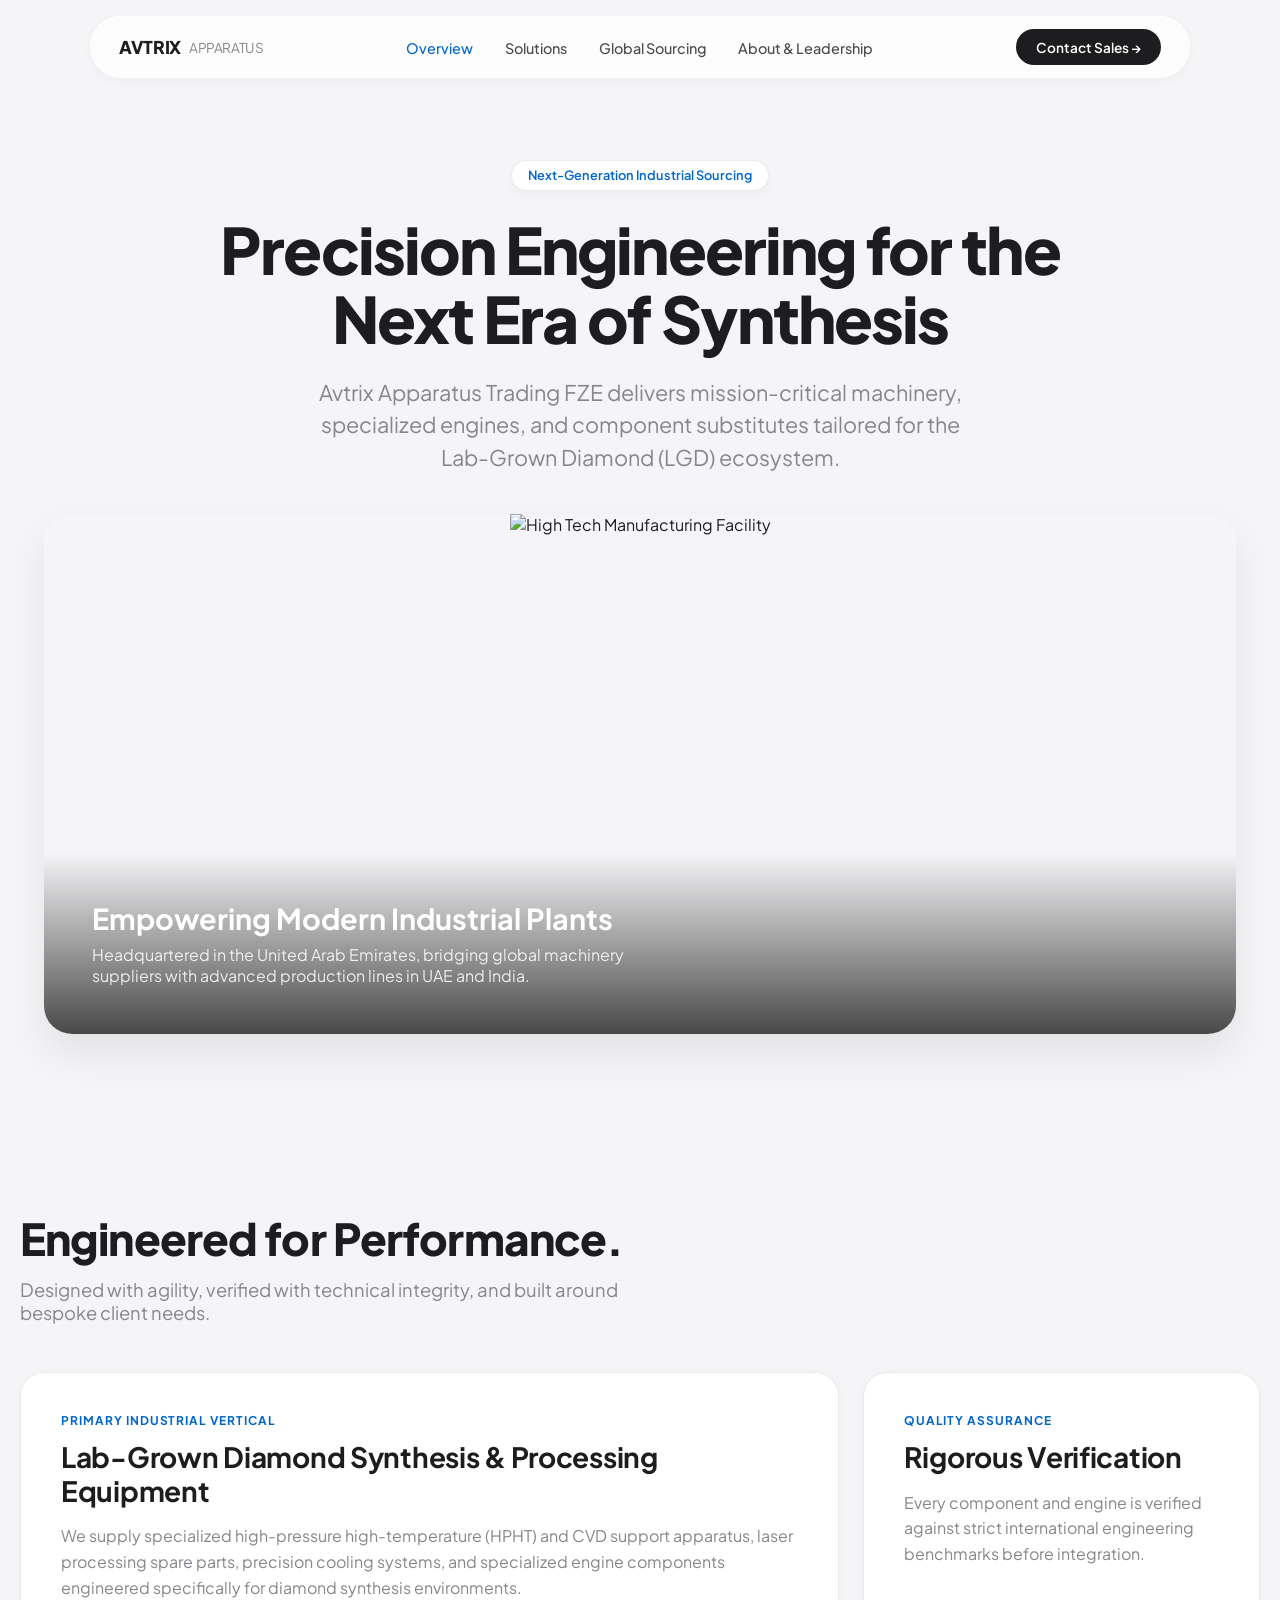
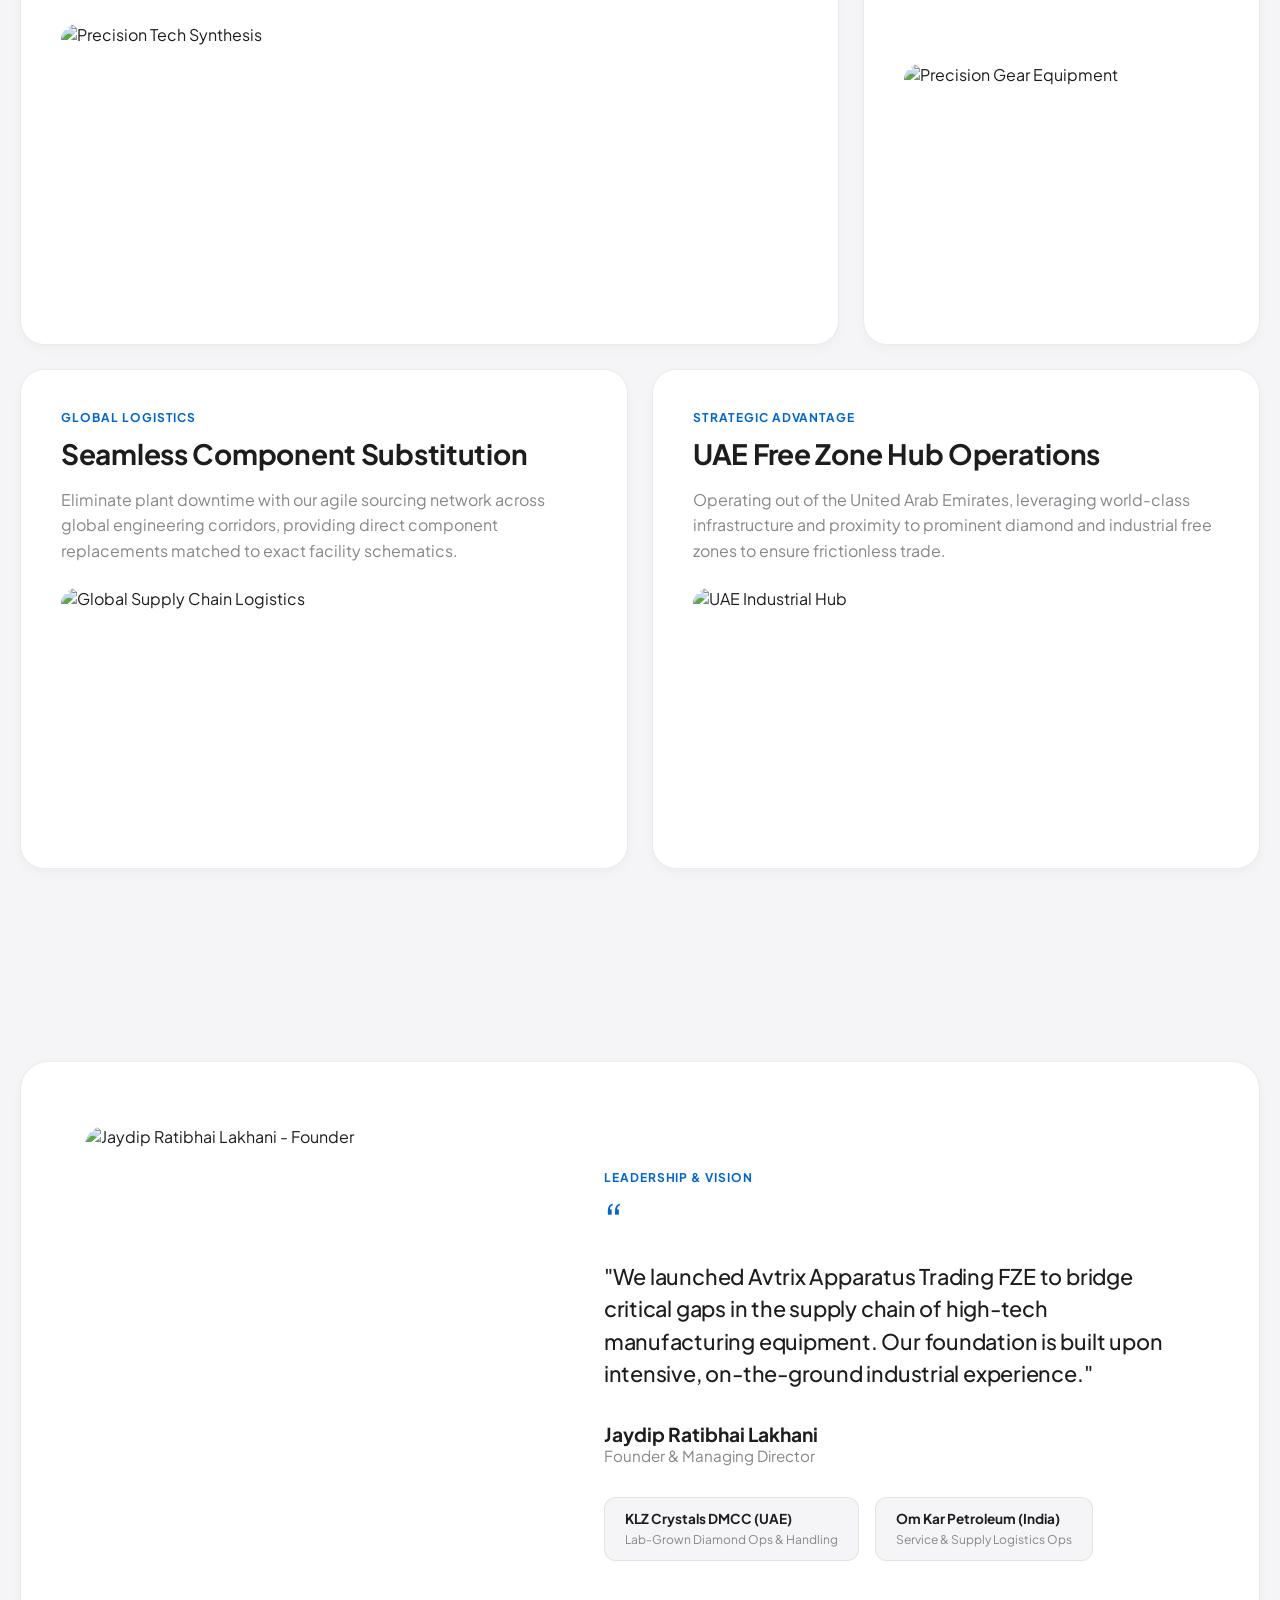
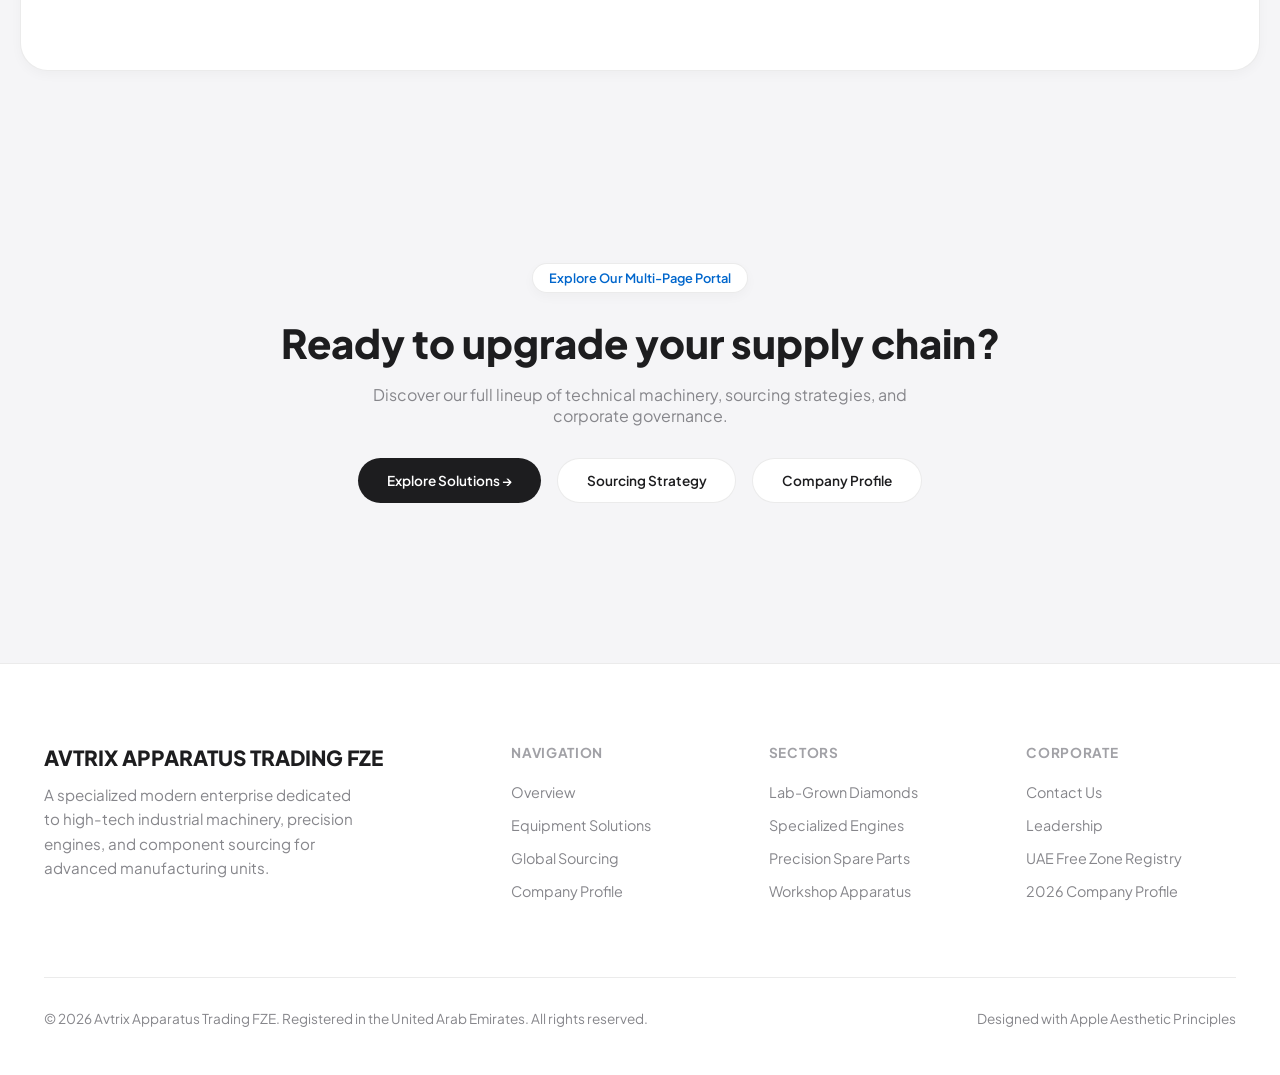
==== index.html @ a1901695 "Add files via upload" ====
<!DOCTYPE html>
<html lang="en">
<head>
    <meta charset="UTF-8">
    <meta name="viewport" content="width=device-width, initial-scale=1.0">
    <title>Avtrix Apparatus Trading FZE | Precision Industrial Solutions</title>
    <!-- Google Fonts -->
    <link rel="preconnect" href="https://fonts.googleapis.com">
    <link rel="preconnect" href="https://fonts.gstatic.com" crossorigin>
    <link href="https://fonts.googleapis.com/css2?family=Plus+Jakarta+Sans:wght@300;400;500;600;700;800&display=swap" rel="stylesheet">
    
    <style>
        :root {
            --bg-body: #F5F5F7;
            --bg-card: #FFFFFF;
            --text-primary: #1D1D1F;
            --text-secondary: #86868B;
            --text-muted: #A1A1A6;
            --accent-blue: #0066CC;
            --accent-blue-hover: #0055B3;
            --border-light: rgba(0, 0, 0, 0.08);
            --border-subtle: rgba(0, 0, 0, 0.04);
            --shadow-sm: 0 4px 12px rgba(0, 0, 0, 0.03);
            --shadow-md: 0 12px 32px rgba(0, 0, 0, 0.06);
            --shadow-lg: 0 20px 40px rgba(0, 0, 0, 0.08);
            --radius-card: 24px;
            --radius-pill: 980px;
            --font-main: 'Plus Jakarta Sans', -apple-system, BlinkMacSystemFont, "Segoe UI", Roboto, sans-serif;
        }

        * {
            box-sizing: border-box;
            margin: 0;
            padding: 0;
        }

        html {
            scroll-behavior: smooth;
            background-color: var(--bg-body);
            color: var(--text-primary);
            font-family: var(--font-main);
            -webkit-font-smoothing: antialiased;
        }

        body {
            overflow-x: hidden;
        }

        a {
            text-decoration: none;
            color: inherit;
            transition: all 0.2s ease;
        }

        .container {
            max-width: 1240px;
            margin: 0 auto;
            padding: 0 1.5rem;
        }

        /* --- Apple Glass Navigation --- */
        header {
            position: fixed;
            top: 1rem;
            left: 0;
            right: 0;
            z-index: 1000;
        }

        .nav-wrapper {
            background: rgba(255, 255, 255, 0.75);
            backdrop-filter: blur(20px);
            -webkit-backdrop-filter: blur(20px);
            border: 1px solid rgba(255, 255, 255, 0.8);
            box-shadow: var(--shadow-sm);
            border-radius: var(--radius-pill);
            display: flex;
            justify-content: space-between;
            align-items: center;
            padding: 0.75rem 1.75rem;
            max-width: 1100px;
            margin: 0 auto;
        }

        .brand-logo {
            font-weight: 800;
            font-size: 1.1rem;
            letter-spacing: -0.02em;
            display: flex;
            align-items: center;
            gap: 0.5rem;
        }

        .brand-logo span {
            color: var(--text-secondary);
            font-weight: 400;
            font-size: 0.85rem;
        }

        .nav-links {
            display: flex;
            list-style: none;
            gap: 2rem;
            align-items: center;
        }

        .nav-links a {
            font-size: 0.9rem;
            font-weight: 500;
            color: var(--text-primary);
            opacity: 0.8;
        }

        .nav-links a:hover, .nav-links a.active {
            opacity: 1;
            color: var(--accent-blue);
        }

        .btn-primary {
            background: var(--text-primary);
            color: #FFFFFF !important;
            padding: 0.6rem 1.25rem;
            border-radius: var(--radius-pill);
            font-size: 0.85rem;
            font-weight: 600;
            display: inline-flex;
            align-items: center;
            gap: 0.4rem;
            transition: transform 0.2s ease, background 0.2s ease;
        }

        .btn-primary:hover {
            background: #000000;
            transform: scale(1.02);
            opacity: 1 !important;
        }

        /* --- Hero Section --- */
        .hero {
            padding-top: 10rem;
            padding-bottom: 5rem;
            text-align: center;
        }

        .pill-badge {
            display: inline-block;
            background: #FFFFFF;
            padding: 0.4rem 1rem;
            border-radius: var(--radius-pill);
            font-size: 0.8rem;
            font-weight: 600;
            color: var(--accent-blue);
            box-shadow: var(--shadow-sm);
            border: 1px solid var(--border-light);
            margin-bottom: 1.5rem;
        }

        .hero-title {
            font-size: 4rem;
            font-weight: 800;
            line-height: 1.08;
            letter-spacing: -0.03em;
            max-width: 900px;
            margin: 0 auto 1.5rem;
            color: var(--text-primary);
        }

        .hero-subtitle {
            font-size: 1.35rem;
            color: var(--text-secondary);
            max-width: 680px;
            margin: 0 auto 2.5rem;
            line-height: 1.5;
            font-weight: 400;
        }

        .hero-banner {
            width: 100%;
            height: 520px;
            border-radius: 28px;
            overflow: hidden;
            box-shadow: var(--shadow-lg);
            position: relative;
            margin-top: 2rem;
        }

        .hero-banner img {
            width: 100%;
            height: 100%;
            object-fit: cover;
        }

        .hero-banner-overlay {
            position: absolute;
            bottom: 0;
            left: 0;
            right: 0;
            padding: 3rem;
            background: linear-gradient(to top, rgba(0,0,0,0.7) 0%, transparent 100%);
            color: #FFFFFF;
            text-align: left;
        }

        .hero-banner-overlay h3 {
            font-size: 1.8rem;
            font-weight: 700;
            margin-bottom: 0.5rem;
        }

        .hero-banner-overlay p {
            font-size: 1rem;
            opacity: 0.85;
            max-width: 600px;
        }

        /* --- Bento Box Grid Section --- */
        .section-padding {
            padding: 6rem 0;
        }

        .section-header {
            margin-bottom: 3rem;
        }

        .section-header h2 {
            font-size: 2.75rem;
            font-weight: 800;
            letter-spacing: -0.02em;
            margin-bottom: 0.75rem;
        }

        .section-header p {
            font-size: 1.15rem;
            color: var(--text-secondary);
            max-width: 600px;
        }

        .bento-grid {
            display: grid;
            grid-template-columns: repeat(12, 1fr);
            gap: 1.5rem;
        }

        .bento-card {
            background: var(--bg-card);
            border-radius: var(--radius-card);
            padding: 2.5rem;
            border: 1px solid var(--border-light);
            box-shadow: var(--shadow-sm);
            display: flex;
            flex-direction: column;
            justify-content: space-between;
            overflow: hidden;
            position: relative;
            transition: transform 0.3s ease, box-shadow 0.3s ease;
        }

        .bento-card:hover {
            transform: translateY(-4px);
            box-shadow: var(--shadow-md);
        }

        .col-8 { grid-column: span 8; }
        .col-4 { grid-column: span 4; }
        .col-6 { grid-column: span 6; }

        .card-tag {
            font-size: 0.75rem;
            font-weight: 700;
            text-transform: uppercase;
            letter-spacing: 0.08em;
            color: var(--accent-blue);
            margin-bottom: 0.75rem;
        }

        .card-title {
            font-size: 1.75rem;
            font-weight: 700;
            line-height: 1.2;
            margin-bottom: 1rem;
            letter-spacing: -0.01em;
        }

        .card-desc {
            font-size: 1rem;
            color: var(--text-secondary);
            line-height: 1.6;
            margin-bottom: 1.5rem;
        }

        .card-img-wrapper {
            width: 100%;
            height: 240px;
            border-radius: 16px;
            overflow: hidden;
            margin-top: auto;
        }

        .card-img-wrapper img {
            width: 100%;
            height: 100%;
            object-fit: cover;
        }

        /* --- Leadership Spotlight Section --- */
        .leadership-card {
            background: #FFFFFF;
            border-radius: 28px;
            padding: 4rem;
            border: 1px solid var(--border-light);
            box-shadow: var(--shadow-sm);
            display: grid;
            grid-template-columns: 1fr 1.3fr;
            gap: 4rem;
            align-items: center;
        }

        .leadership-img {
            width: 100%;
            height: 480px;
            border-radius: 20px;
            object-fit: cover;
        }

        .quote-icon {
            font-size: 3rem;
            color: var(--accent-blue);
            line-height: 1;
            margin-bottom: 1rem;
        }

        .quote-text {
            font-size: 1.35rem;
            font-weight: 500;
            line-height: 1.5;
            letter-spacing: -0.01em;
            margin-bottom: 2rem;
            color: var(--text-primary);
        }

        .leader-info h4 {
            font-size: 1.2rem;
            font-weight: 700;
        }

        .leader-info p {
            color: var(--text-secondary);
            font-size: 0.95rem;
        }

        .experience-pills {
            display: flex;
            gap: 1rem;
            margin-top: 2rem;
            flex-wrap: wrap;
        }

        .exp-pill {
            background: var(--bg-body);
            padding: 0.75rem 1.25rem;
            border-radius: 12px;
            border: 1px solid var(--border-light);
        }

        .exp-pill strong {
            display: block;
            font-size: 0.85rem;
            color: var(--text-primary);
        }

        .exp-pill span {
            font-size: 0.75rem;
            color: var(--text-secondary);
        }

        /* --- Footer --- */
        footer {
            background: #FFFFFF;
            border-top: 1px solid var(--border-light);
            padding: 5rem 0 3rem;
            margin-top: 4rem;
        }

        .footer-grid {
            display: grid;
            grid-template-columns: 2fr repeat(3, 1fr);
            gap: 3rem;
            margin-bottom: 4rem;
        }

        .footer-brand h3 {
            font-size: 1.3rem;
            font-weight: 800;
            margin-bottom: 0.75rem;
        }

        .footer-brand p {
            color: var(--text-secondary);
            font-size: 0.95rem;
            max-width: 320px;
            line-height: 1.6;
        }

        .footer-col h4 {
            font-size: 0.85rem;
            font-weight: 700;
            text-transform: uppercase;
            letter-spacing: 0.05em;
            margin-bottom: 1.25rem;
            color: var(--text-muted);
        }

        .footer-col ul {
            list-style: none;
        }

        .footer-col li {
            margin-bottom: 0.75rem;
        }

        .footer-col a {
            font-size: 0.9rem;
            color: var(--text-secondary);
        }

        .footer-col a:hover {
            color: var(--accent-blue);
        }

        .footer-bottom {
            padding-top: 2rem;
            border-top: 1px solid var(--border-light);
            display: flex;
            justify-content: space-between;
            align-items: center;
            font-size: 0.85rem;
            color: var(--text-secondary);
        }

        /* --- Mobile Responsiveness --- */
        @media (max-width: 1024px) {
            .hero-title { font-size: 3rem; }
            .col-8, .col-4, .col-6 { grid-column: span 12; }
            .leadership-card { grid-template-columns: 1fr; gap: 2rem; padding: 2.5rem; }
            .leadership-img { height: 320px; }
            .footer-grid { grid-template-columns: 1fr 1fr; }
        }

        @media (max-width: 768px) {
            .nav-links { display: none; }
            .hero-title { font-size: 2.4rem; }
            .hero-banner { height: 360px; }
            .footer-grid { grid-template-columns: 1fr; }
            .footer-bottom { flex-direction: column; gap: 1rem; text-align: center; }
        }
    </style>
</head>
<body>

    <!-- Apple-Style Floating Frosted Glass Header -->
    <header>
        <div class="nav-wrapper">
            <a href="index.html" class="brand-logo">
                AVTRIX <span>APPARATUS</span>
            </a>
            <ul class="nav-links">
                <li><a href="index.html" class="active">Overview</a></li>
                <li><a href="solutions.html">Solutions</a></li>
                <li><a href="sourcing.html">Global Sourcing</a></li>
                <li><a href="about.html">About & Leadership</a></li>
            </ul>
            <a href="contact.html" class="btn-primary">Contact Sales &rarr;</a>
        </div>
    </header>

    <!-- Main Content Container -->
    <main>
        
        <!-- Hero Section -->
        <section class="hero container">
            <span class="pill-badge">Next-Generation Industrial Sourcing</span>
            <h1 class="hero-title">Precision Engineering for the Next Era of Synthesis</h1>
            <p class="hero-subtitle">
                Avtrix Apparatus Trading FZE delivers mission-critical machinery, specialized engines, and component substitutes tailored for the Lab-Grown Diamond (LGD) ecosystem.
            </p>
            
            <div class="hero-banner">
                <img src="https://images.unsplash.com/photo-1581091226825-a6a2a5aee158?auto=format&fit=crop&w=1600&q=80" alt="High Tech Manufacturing Facility">
                <div class="hero-banner-overlay">
                    <h3>Empowering Modern Industrial Plants</h3>
                    <p>Headquartered in the United Arab Emirates, bridging global machinery suppliers with advanced production lines in UAE and India.</p>
                </div>
            </div>
        </section>

        <!-- Bento Grid Section: Key Capabilities -->
        <section class="section-padding container">
            <div class="section-header">
                <h2>Engineered for Performance.</h2>
                <p>Designed with agility, verified with technical integrity, and built around bespoke client needs.</p>
            </div>

            <div class="bento-grid">
                
                <!-- Bento Card 1: LGD Vertical (Large) -->
                <div class="bento-card col-8">
                    <div>
                        <div class="card-tag">Primary Industrial Vertical</div>
                        <h3 class="card-title">Lab-Grown Diamond Synthesis & Processing Equipment</h3>
                        <p class="card-desc">
                            We supply specialized high-pressure high-temperature (HPHT) and CVD support apparatus, laser processing spare parts, precision cooling systems, and specialized engine components engineered specifically for diamond synthesis environments.
                        </p>
                    </div>
                    <div class="card-img-wrapper" style="height: 280px;">
                        <img src="https://images.unsplash.com/photo-1618005182384-a83a8bd57fbe?auto=format&fit=crop&w=1200&q=80" alt="Precision Tech Synthesis">
                    </div>
                </div>

                <!-- Bento Card 2: Precision Sourcing -->
                <div class="bento-card col-4">
                    <div>
                        <div class="card-tag">Quality Assurance</div>
                        <h3 class="card-title">Rigorous Verification</h3>
                        <p class="card-desc">
                            Every component and engine is verified against strict international engineering benchmarks before integration.
                        </p>
                    </div>
                    <div class="card-img-wrapper">
                        <img src="https://images.unsplash.com/photo-1581092160607-ee22621dd758?auto=format&fit=crop&w=1000&q=80" alt="Precision Gear Equipment">
                    </div>
                </div>

                <!-- Bento Card 3: Modern Supply Chain -->
                <div class="bento-card col-6">
                    <div>
                        <div class="card-tag">Global Logistics</div>
                        <h3 class="card-title">Seamless Component Substitution</h3>
                        <p class="card-desc">
                            Eliminate plant downtime with our agile sourcing network across global engineering corridors, providing direct component replacements matched to exact facility schematics.
                        </p>
                    </div>
                    <div class="card-img-wrapper">
                        <img src="https://images.unsplash.com/photo-1586528116311-ad8dd3c8310d?auto=format&fit=crop&w=1200&q=80" alt="Global Supply Chain Logistics">
                    </div>
                </div>

                <!-- Bento Card 4: Free Zone Synergy -->
                <div class="bento-card col-6">
                    <div>
                        <div class="card-tag">Strategic Advantage</div>
                        <h3 class="card-title">UAE Free Zone Hub Operations</h3>
                        <p class="card-desc">
                            Operating out of the United Arab Emirates, leveraging world-class infrastructure and proximity to prominent diamond and industrial free zones to ensure frictionless trade.
                        </p>
                    </div>
                    <div class="card-img-wrapper">
                        <img src="https://images.unsplash.com/photo-1512453979798-5ea266f8880c?auto=format&fit=crop&w=1200&q=80" alt="UAE Industrial Hub">
                    </div>
                </div>

            </div>
        </section>

        <!-- Leadership Spotlight Section -->
        <section class="section-padding container">
            <div class="leadership-card">
                <img src="https://images.unsplash.com/photo-1507003211169-0a1dd7228f2d?auto=format&fit=crop&w=800&q=80" alt="Jaydip Ratibhai Lakhani - Founder" class="leadership-img">
                <div>
                    <div class="card-tag">Leadership & Vision</div>
                    <div class="quote-icon">“</div>
                    <p class="quote-text">
                        "We launched Avtrix Apparatus Trading FZE to bridge critical gaps in the supply chain of high-tech manufacturing equipment. Our foundation is built upon intensive, on-the-ground industrial experience."
                    </p>
                    
                    <div class="leader-info">
                        <h4>Jaydip Ratibhai Lakhani</h4>
                        <p>Founder & Managing Director</p>
                    </div>

                    <div class="experience-pills">
                        <div class="exp-pill">
                            <strong>KLZ Crystals DMCC (UAE)</strong>
                            <span>Lab-Grown Diamond Ops & Handling</span>
                        </div>
                        <div class="exp-pill">
                            <strong>Om Kar Petroleum (India)</strong>
                            <span>Service & Supply Logistics Ops</span>
                        </div>
                    </div>
                </div>
            </div>
        </section>

        <!-- Multi-Page Directory / Navigation Callout -->
        <section class="section-padding container text-center" style="text-align: center;">
            <span class="pill-badge">Explore Our Multi-Page Portal</span>
            <h2 style="font-size: 2.5rem; font-weight: 800; margin-bottom: 1rem;">Ready to upgrade your supply chain?</h2>
            <p style="color: var(--text-secondary); max-width: 550px; margin: 0 auto 2rem;">Discover our full lineup of technical machinery, sourcing strategies, and corporate governance.</p>
            
            <div style="display: flex; gap: 1rem; justify-content: center; flex-wrap: wrap;">
                <a href="solutions.html" class="btn-primary" style="padding: 0.8rem 1.8rem;">Explore Solutions &rarr;</a>
                <a href="sourcing.html" class="btn-primary" style="background: #FFFFFF; color: var(--text-primary) !important; border: 1px solid var(--border-light); padding: 0.8rem 1.8rem;">Sourcing Strategy</a>
                <a href="about.html" class="btn-primary" style="background: #FFFFFF; color: var(--text-primary) !important; border: 1px solid var(--border-light); padding: 0.8rem 1.8rem;">Company Profile</a>
            </div>
        </section>

    </main>

    <!-- Apple-Style Clean Footer -->
    <footer>
        <div class="container">
            <div class="footer-grid">
                <div class="footer-brand">
                    <h3>AVTRIX APPARATUS TRADING FZE</h3>
                    <p>A specialized modern enterprise dedicated to high-tech industrial machinery, precision engines, and component sourcing for advanced manufacturing units.</p>
                </div>
                <div class="footer-col">
                    <h4>Navigation</h4>
                    <ul>
                        <li><a href="index.html">Overview</a></li>
                        <li><a href="solutions.html">Equipment Solutions</a></li>
                        <li><a href="sourcing.html">Global Sourcing</a></li>
                        <li><a href="about.html">Company Profile</a></li>
                    </ul>
                </div>
                <div class="footer-col">
                    <h4>Sectors</h4>
                    <ul>
                        <li><a href="solutions.html#lgd">Lab-Grown Diamonds</a></li>
                        <li><a href="solutions.html#engines">Specialized Engines</a></li>
                        <li><a href="solutions.html#spares">Precision Spare Parts</a></li>
                        <li><a href="solutions.html#workshop">Workshop Apparatus</a></li>
                    </ul>
                </div>
                <div class="footer-col">
                    <h4>Corporate</h4>
                    <ul>
                        <li><a href="contact.html">Contact Us</a></li>
                        <li><a href="about.html#leadership">Leadership</a></li>
                        <li><a href="#">UAE Free Zone Registry</a></li>
                        <li><a href="#">2026 Company Profile</a></li>
                    </ul>
                </div>
            </div>

            <div class="footer-bottom">
                <div>&copy; 2026 Avtrix Apparatus Trading FZE. Registered in the United Arab Emirates. All rights reserved.</div>
                <div>Designed with Apple Aesthetic Principles</div>
            </div>
        </div>
    </footer>

</body>
</html>
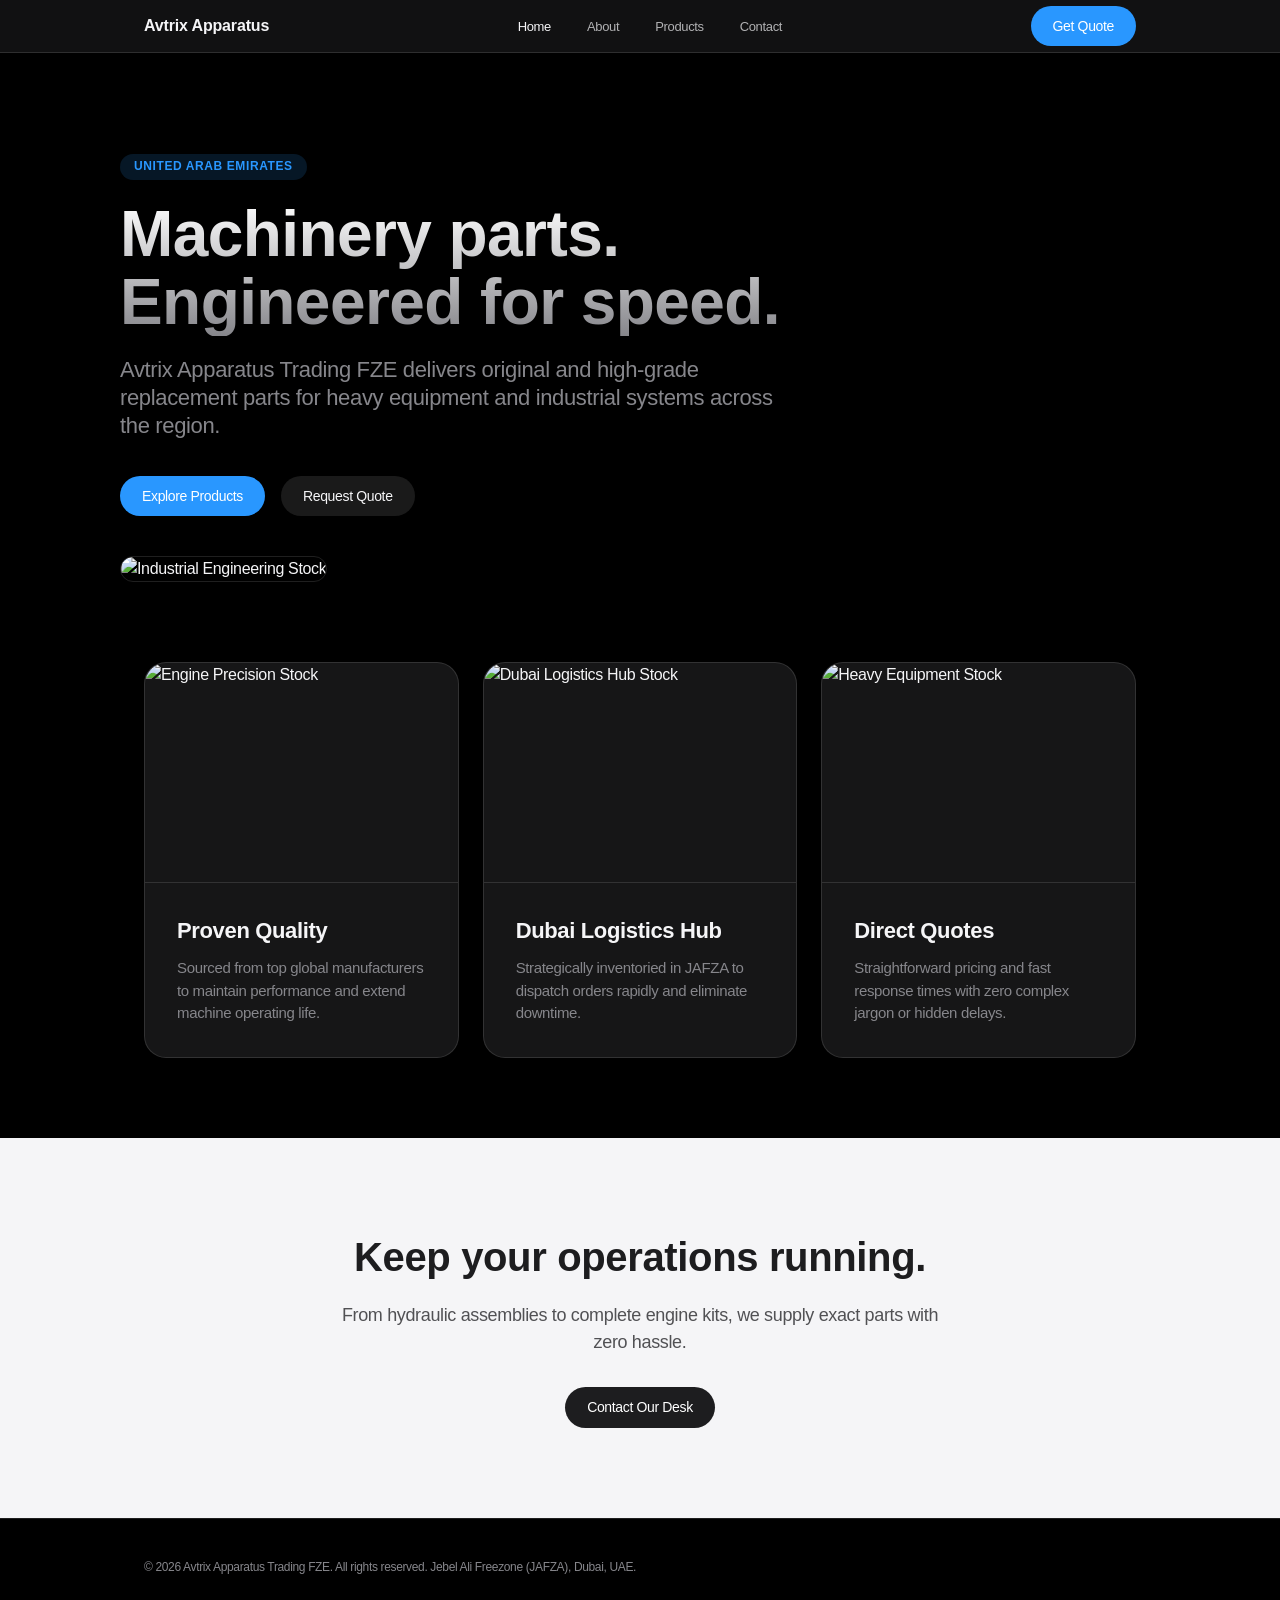
==== commit b009eded: "Add files via upload" ====
--- a/index.html
+++ b/index.html
@@ -3,650 +3,83 @@
 <head>
     <meta charset="UTF-8">
     <meta name="viewport" content="width=device-width, initial-scale=1.0">
-    <title>Avtrix Apparatus Trading FZE | Precision Industrial Solutions</title>
-    <!-- Google Fonts -->
-    <link rel="preconnect" href="https://fonts.googleapis.com">
-    <link rel="preconnect" href="https://fonts.gstatic.com" crossorigin>
-    <link href="https://fonts.googleapis.com/css2?family=Plus+Jakarta+Sans:wght@300;400;500;600;700;800&display=swap" rel="stylesheet">
-    
-    <style>
-        :root {
-            --bg-body: #F5F5F7;
-            --bg-card: #FFFFFF;
-            --text-primary: #1D1D1F;
-            --text-secondary: #86868B;
-            --text-muted: #A1A1A6;
-            --accent-blue: #0066CC;
-            --accent-blue-hover: #0055B3;
-            --border-light: rgba(0, 0, 0, 0.08);
-            --border-subtle: rgba(0, 0, 0, 0.04);
-            --shadow-sm: 0 4px 12px rgba(0, 0, 0, 0.03);
-            --shadow-md: 0 12px 32px rgba(0, 0, 0, 0.06);
-            --shadow-lg: 0 20px 40px rgba(0, 0, 0, 0.08);
-            --radius-card: 24px;
-            --radius-pill: 980px;
-            --font-main: 'Plus Jakarta Sans', -apple-system, BlinkMacSystemFont, "Segoe UI", Roboto, sans-serif;
-        }
-
-        * {
-            box-sizing: border-box;
-            margin: 0;
-            padding: 0;
-        }
-
-        html {
-            scroll-behavior: smooth;
-            background-color: var(--bg-body);
-            color: var(--text-primary);
-            font-family: var(--font-main);
-            -webkit-font-smoothing: antialiased;
-        }
-
-        body {
-            overflow-x: hidden;
-        }
-
-        a {
-            text-decoration: none;
-            color: inherit;
-            transition: all 0.2s ease;
-        }
-
-        .container {
-            max-width: 1240px;
-            margin: 0 auto;
-            padding: 0 1.5rem;
-        }
-
-        /* --- Apple Glass Navigation --- */
-        header {
-            position: fixed;
-            top: 1rem;
-            left: 0;
-            right: 0;
-            z-index: 1000;
-        }
-
-        .nav-wrapper {
-            background: rgba(255, 255, 255, 0.75);
-            backdrop-filter: blur(20px);
-            -webkit-backdrop-filter: blur(20px);
-            border: 1px solid rgba(255, 255, 255, 0.8);
-            box-shadow: var(--shadow-sm);
-            border-radius: var(--radius-pill);
-            display: flex;
-            justify-content: space-between;
-            align-items: center;
-            padding: 0.75rem 1.75rem;
-            max-width: 1100px;
-            margin: 0 auto;
-        }
-
-        .brand-logo {
-            font-weight: 800;
-            font-size: 1.1rem;
-            letter-spacing: -0.02em;
-            display: flex;
-            align-items: center;
-            gap: 0.5rem;
-        }
-
-        .brand-logo span {
-            color: var(--text-secondary);
-            font-weight: 400;
-            font-size: 0.85rem;
-        }
-
-        .nav-links {
-            display: flex;
-            list-style: none;
-            gap: 2rem;
-            align-items: center;
-        }
-
-        .nav-links a {
-            font-size: 0.9rem;
-            font-weight: 500;
-            color: var(--text-primary);
-            opacity: 0.8;
-        }
-
-        .nav-links a:hover, .nav-links a.active {
-            opacity: 1;
-            color: var(--accent-blue);
-        }
-
-        .btn-primary {
-            background: var(--text-primary);
-            color: #FFFFFF !important;
-            padding: 0.6rem 1.25rem;
-            border-radius: var(--radius-pill);
-            font-size: 0.85rem;
-            font-weight: 600;
-            display: inline-flex;
-            align-items: center;
-            gap: 0.4rem;
-            transition: transform 0.2s ease, background 0.2s ease;
-        }
-
-        .btn-primary:hover {
-            background: #000000;
-            transform: scale(1.02);
-            opacity: 1 !important;
-        }
-
-        /* --- Hero Section --- */
-        .hero {
-            padding-top: 10rem;
-            padding-bottom: 5rem;
-            text-align: center;
-        }
-
-        .pill-badge {
-            display: inline-block;
-            background: #FFFFFF;
-            padding: 0.4rem 1rem;
-            border-radius: var(--radius-pill);
-            font-size: 0.8rem;
-            font-weight: 600;
-            color: var(--accent-blue);
-            box-shadow: var(--shadow-sm);
-            border: 1px solid var(--border-light);
-            margin-bottom: 1.5rem;
-        }
-
-        .hero-title {
-            font-size: 4rem;
-            font-weight: 800;
-            line-height: 1.08;
-            letter-spacing: -0.03em;
-            max-width: 900px;
-            margin: 0 auto 1.5rem;
-            color: var(--text-primary);
-        }
-
-        .hero-subtitle {
-            font-size: 1.35rem;
-            color: var(--text-secondary);
-            max-width: 680px;
-            margin: 0 auto 2.5rem;
-            line-height: 1.5;
-            font-weight: 400;
-        }
-
-        .hero-banner {
-            width: 100%;
-            height: 520px;
-            border-radius: 28px;
-            overflow: hidden;
-            box-shadow: var(--shadow-lg);
-            position: relative;
-            margin-top: 2rem;
-        }
-
-        .hero-banner img {
-            width: 100%;
-            height: 100%;
-            object-fit: cover;
-        }
-
-        .hero-banner-overlay {
-            position: absolute;
-            bottom: 0;
-            left: 0;
-            right: 0;
-            padding: 3rem;
-            background: linear-gradient(to top, rgba(0,0,0,0.7) 0%, transparent 100%);
-            color: #FFFFFF;
-            text-align: left;
-        }
-
-        .hero-banner-overlay h3 {
-            font-size: 1.8rem;
-            font-weight: 700;
-            margin-bottom: 0.5rem;
-        }
-
-        .hero-banner-overlay p {
-            font-size: 1rem;
-            opacity: 0.85;
-            max-width: 600px;
-        }
-
-        /* --- Bento Box Grid Section --- */
-        .section-padding {
-            padding: 6rem 0;
-        }
-
-        .section-header {
-            margin-bottom: 3rem;
-        }
-
-        .section-header h2 {
-            font-size: 2.75rem;
-            font-weight: 800;
-            letter-spacing: -0.02em;
-            margin-bottom: 0.75rem;
-        }
-
-        .section-header p {
-            font-size: 1.15rem;
-            color: var(--text-secondary);
-            max-width: 600px;
-        }
-
-        .bento-grid {
-            display: grid;
-            grid-template-columns: repeat(12, 1fr);
-            gap: 1.5rem;
-        }
-
-        .bento-card {
-            background: var(--bg-card);
-            border-radius: var(--radius-card);
-            padding: 2.5rem;
-            border: 1px solid var(--border-light);
-            box-shadow: var(--shadow-sm);
-            display: flex;
-            flex-direction: column;
-            justify-content: space-between;
-            overflow: hidden;
-            position: relative;
-            transition: transform 0.3s ease, box-shadow 0.3s ease;
-        }
-
-        .bento-card:hover {
-            transform: translateY(-4px);
-            box-shadow: var(--shadow-md);
-        }
-
-        .col-8 { grid-column: span 8; }
-        .col-4 { grid-column: span 4; }
-        .col-6 { grid-column: span 6; }
-
-        .card-tag {
-            font-size: 0.75rem;
-            font-weight: 700;
-            text-transform: uppercase;
-            letter-spacing: 0.08em;
-            color: var(--accent-blue);
-            margin-bottom: 0.75rem;
-        }
-
-        .card-title {
-            font-size: 1.75rem;
-            font-weight: 700;
-            line-height: 1.2;
-            margin-bottom: 1rem;
-            letter-spacing: -0.01em;
-        }
-
-        .card-desc {
-            font-size: 1rem;
-            color: var(--text-secondary);
-            line-height: 1.6;
-            margin-bottom: 1.5rem;
-        }
-
-        .card-img-wrapper {
-            width: 100%;
-            height: 240px;
-            border-radius: 16px;
-            overflow: hidden;
-            margin-top: auto;
-        }
-
-        .card-img-wrapper img {
-            width: 100%;
-            height: 100%;
-            object-fit: cover;
-        }
-
-        /* --- Leadership Spotlight Section --- */
-        .leadership-card {
-            background: #FFFFFF;
-            border-radius: 28px;
-            padding: 4rem;
-            border: 1px solid var(--border-light);
-            box-shadow: var(--shadow-sm);
-            display: grid;
-            grid-template-columns: 1fr 1.3fr;
-            gap: 4rem;
-            align-items: center;
-        }
-
-        .leadership-img {
-            width: 100%;
-            height: 480px;
-            border-radius: 20px;
-            object-fit: cover;
-        }
-
-        .quote-icon {
-            font-size: 3rem;
-            color: var(--accent-blue);
-            line-height: 1;
-            margin-bottom: 1rem;
-        }
-
-        .quote-text {
-            font-size: 1.35rem;
-            font-weight: 500;
-            line-height: 1.5;
-            letter-spacing: -0.01em;
-            margin-bottom: 2rem;
-            color: var(--text-primary);
-        }
-
-        .leader-info h4 {
-            font-size: 1.2rem;
-            font-weight: 700;
-        }
-
-        .leader-info p {
-            color: var(--text-secondary);
-            font-size: 0.95rem;
-        }
-
-        .experience-pills {
-            display: flex;
-            gap: 1rem;
-            margin-top: 2rem;
-            flex-wrap: wrap;
-        }
-
-        .exp-pill {
-            background: var(--bg-body);
-            padding: 0.75rem 1.25rem;
-            border-radius: 12px;
-            border: 1px solid var(--border-light);
-        }
-
-        .exp-pill strong {
-            display: block;
-            font-size: 0.85rem;
-            color: var(--text-primary);
-        }
-
-        .exp-pill span {
-            font-size: 0.75rem;
-            color: var(--text-secondary);
-        }
-
-        /* --- Footer --- */
-        footer {
-            background: #FFFFFF;
-            border-top: 1px solid var(--border-light);
-            padding: 5rem 0 3rem;
-            margin-top: 4rem;
-        }
-
-        .footer-grid {
-            display: grid;
-            grid-template-columns: 2fr repeat(3, 1fr);
-            gap: 3rem;
-            margin-bottom: 4rem;
-        }
-
-        .footer-brand h3 {
-            font-size: 1.3rem;
-            font-weight: 800;
-            margin-bottom: 0.75rem;
-        }
-
-        .footer-brand p {
-            color: var(--text-secondary);
-            font-size: 0.95rem;
-            max-width: 320px;
-            line-height: 1.6;
-        }
-
-        .footer-col h4 {
-            font-size: 0.85rem;
-            font-weight: 700;
-            text-transform: uppercase;
-            letter-spacing: 0.05em;
-            margin-bottom: 1.25rem;
-            color: var(--text-muted);
-        }
-
-        .footer-col ul {
-            list-style: none;
-        }
-
-        .footer-col li {
-            margin-bottom: 0.75rem;
-        }
-
-        .footer-col a {
-            font-size: 0.9rem;
-            color: var(--text-secondary);
-        }
-
-        .footer-col a:hover {
-            color: var(--accent-blue);
-        }
-
-        .footer-bottom {
-            padding-top: 2rem;
-            border-top: 1px solid var(--border-light);
-            display: flex;
-            justify-content: space-between;
-            align-items: center;
-            font-size: 0.85rem;
-            color: var(--text-secondary);
-        }
-
-        /* --- Mobile Responsiveness --- */
-        @media (max-width: 1024px) {
-            .hero-title { font-size: 3rem; }
-            .col-8, .col-4, .col-6 { grid-column: span 12; }
-            .leadership-card { grid-template-columns: 1fr; gap: 2rem; padding: 2.5rem; }
-            .leadership-img { height: 320px; }
-            .footer-grid { grid-template-columns: 1fr 1fr; }
-        }
-
-        @media (max-width: 768px) {
-            .nav-links { display: none; }
-            .hero-title { font-size: 2.4rem; }
-            .hero-banner { height: 360px; }
-            .footer-grid { grid-template-columns: 1fr; }
-            .footer-bottom { flex-direction: column; gap: 1rem; text-align: center; }
-        }
-    </style>
+    <title>Avtrix Apparatus Trading FZE | Machinery Parts UAE</title>
+    <link rel="stylesheet" href="styles.css">
 </head>
 <body>
 
-    <!-- Apple-Style Floating Frosted Glass Header -->
     <header>
-        <div class="nav-wrapper">
-            <a href="index.html" class="brand-logo">
-                AVTRIX <span>APPARATUS</span>
-            </a>
-            <ul class="nav-links">
-                <li><a href="index.html" class="active">Overview</a></li>
-                <li><a href="solutions.html">Solutions</a></li>
-                <li><a href="sourcing.html">Global Sourcing</a></li>
-                <li><a href="about.html">About & Leadership</a></li>
-            </ul>
-            <a href="contact.html" class="btn-primary">Contact Sales &rarr;</a>
+        <div class="container nav-bar">
+            <a href="index.html" class="logo">Avtrix Apparatus</a>
+            <nav>
+                <ul>
+                    <li><a href="index.html" class="active">Home</a></li>
+                    <li><a href="about.html">About</a></li>
+                    <li><a href="products.html">Products</a></li>
+                    <li><a href="contact.html">Contact</a></li>
+                </ul>
+            </nav>
+            <a href="contact.html" class="btn-pill">Get Quote</a>
         </div>
     </header>
 
-    <!-- Main Content Container -->
     <main>
-        
-        <!-- Hero Section -->
-        <section class="hero container">
-            <span class="pill-badge">Next-Generation Industrial Sourcing</span>
-            <h1 class="hero-title">Precision Engineering for the Next Era of Synthesis</h1>
-            <p class="hero-subtitle">
-                Avtrix Apparatus Trading FZE delivers mission-critical machinery, specialized engines, and component substitutes tailored for the Lab-Grown Diamond (LGD) ecosystem.
-            </p>
-            
-            <div class="hero-banner">
-                <img src="https://images.unsplash.com/photo-1581091226825-a6a2a5aee158?auto=format&fit=crop&w=1600&q=80" alt="High Tech Manufacturing Facility">
-                <div class="hero-banner-overlay">
-                    <h3>Empowering Modern Industrial Plants</h3>
-                    <p>Headquartered in the United Arab Emirates, bridging global machinery suppliers with advanced production lines in UAE and India.</p>
-                </div>
+        <!-- HERO SECTION -->
+        <section class="container" style="padding: 100px 0 40px 0;">
+            <span class="badge">United Arab Emirates</span>
+            <h1 class="hero-title gradient-text">Machinery parts.<br>Engineered for speed.</h1>
+            <p class="hero-subtitle">Avtrix Apparatus Trading FZE delivers original and high-grade replacement parts for heavy equipment and industrial systems across the region.</p>
+            <div style="display: flex; gap: 16px;">
+                <a href="products.html" class="btn-pill">Explore Products</a>
+                <a href="contact.html" class="btn-pill btn-secondary">Request Quote</a>
             </div>
+
+            <!-- STOCK HERO BANNER -->
+            <img src="https://images.unsplash.com/photo-1581092160607-ee22621dd758?auto=format&fit=crop&w=1400&q=80" alt="Industrial Engineering Stock" class="hero-banner-img">
         </section>
 
-        <!-- Bento Grid Section: Key Capabilities -->
-        <section class="section-padding container">
-            <div class="section-header">
-                <h2>Engineered for Performance.</h2>
-                <p>Designed with agility, verified with technical integrity, and built around bespoke client needs.</p>
-            </div>
-
-            <div class="bento-grid">
-                
-                <!-- Bento Card 1: LGD Vertical (Large) -->
-                <div class="bento-card col-8">
-                    <div>
-                        <div class="card-tag">Primary Industrial Vertical</div>
-                        <h3 class="card-title">Lab-Grown Diamond Synthesis & Processing Equipment</h3>
-                        <p class="card-desc">
-                            We supply specialized high-pressure high-temperature (HPHT) and CVD support apparatus, laser processing spare parts, precision cooling systems, and specialized engine components engineered specifically for diamond synthesis environments.
-                        </p>
-                    </div>
-                    <div class="card-img-wrapper" style="height: 280px;">
-                        <img src="https://images.unsplash.com/photo-1618005182384-a83a8bd57fbe?auto=format&fit=crop&w=1200&q=80" alt="Precision Tech Synthesis">
+        <!-- BENEFIT CARDS WITH STOCK IMAGES -->
+        <section class="container">
+            <div class="grid-3">
+                <div class="card-dark">
+                    <img src="https://images.unsplash.com/photo-1486006920555-c77dce18193b?auto=format&fit=crop&w=800&q=80" alt="Engine Precision Stock" class="stock-img">
+                    <div class="card-body">
+                        <h3>Proven Quality</h3>
+                        <p>Sourced from top global manufacturers to maintain performance and extend machine operating life.</p>
                     </div>
                 </div>
-
-                <!-- Bento Card 2: Precision Sourcing -->
-                <div class="bento-card col-4">
-                    <div>
-                        <div class="card-tag">Quality Assurance</div>
-                        <h3 class="card-title">Rigorous Verification</h3>
-                        <p class="card-desc">
-                            Every component and engine is verified against strict international engineering benchmarks before integration.
-                        </p>
-                    </div>
-                    <div class="card-img-wrapper">
-                        <img src="https://images.unsplash.com/photo-1581092160607-ee22621dd758?auto=format&fit=crop&w=1000&q=80" alt="Precision Gear Equipment">
+                <div class="card-dark">
+                    <img src="https://images.unsplash.com/photo-1586528116311-ad8dd3c8310d?auto=format&fit=crop&w=800&q=80" alt="Dubai Logistics Hub Stock" class="stock-img">
+                    <div class="card-body">
+                        <h3>Dubai Logistics Hub</h3>
+                        <p>Strategically inventoried in JAFZA to dispatch orders rapidly and eliminate downtime.</p>
                     </div>
                 </div>
-
-                <!-- Bento Card 3: Modern Supply Chain -->
-                <div class="bento-card col-6">
-                    <div>
-                        <div class="card-tag">Global Logistics</div>
-                        <h3 class="card-title">Seamless Component Substitution</h3>
-                        <p class="card-desc">
-                            Eliminate plant downtime with our agile sourcing network across global engineering corridors, providing direct component replacements matched to exact facility schematics.
-                        </p>
-                    </div>
-                    <div class="card-img-wrapper">
-                        <img src="https://images.unsplash.com/photo-1586528116311-ad8dd3c8310d?auto=format&fit=crop&w=1200&q=80" alt="Global Supply Chain Logistics">
-                    </div>
-                </div>
-
-                <!-- Bento Card 4: Free Zone Synergy -->
-                <div class="bento-card col-6">
-                    <div>
-                        <div class="card-tag">Strategic Advantage</div>
-                        <h3 class="card-title">UAE Free Zone Hub Operations</h3>
-                        <p class="card-desc">
-                            Operating out of the United Arab Emirates, leveraging world-class infrastructure and proximity to prominent diamond and industrial free zones to ensure frictionless trade.
-                        </p>
-                    </div>
-                    <div class="card-img-wrapper">
-                        <img src="https://images.unsplash.com/photo-1512453979798-5ea266f8880c?auto=format&fit=crop&w=1200&q=80" alt="UAE Industrial Hub">
-                    </div>
-                </div>
-
-            </div>
-        </section>
-
-        <!-- Leadership Spotlight Section -->
-        <section class="section-padding container">
-            <div class="leadership-card">
-                <img src="https://images.unsplash.com/photo-1507003211169-0a1dd7228f2d?auto=format&fit=crop&w=800&q=80" alt="Jaydip Ratibhai Lakhani - Founder" class="leadership-img">
-                <div>
-                    <div class="card-tag">Leadership & Vision</div>
-                    <div class="quote-icon">“</div>
-                    <p class="quote-text">
-                        "We launched Avtrix Apparatus Trading FZE to bridge critical gaps in the supply chain of high-tech manufacturing equipment. Our foundation is built upon intensive, on-the-ground industrial experience."
-                    </p>
-                    
-                    <div class="leader-info">
-                        <h4>Jaydip Ratibhai Lakhani</h4>
-                        <p>Founder & Managing Director</p>
-                    </div>
-
-                    <div class="experience-pills">
-                        <div class="exp-pill">
-                            <strong>KLZ Crystals DMCC (UAE)</strong>
-                            <span>Lab-Grown Diamond Ops & Handling</span>
-                        </div>
-                        <div class="exp-pill">
-                            <strong>Om Kar Petroleum (India)</strong>
-                            <span>Service & Supply Logistics Ops</span>
-                        </div>
+                <div class="card-dark">
+                    <img src="https://images.unsplash.com/photo-1504307651254-35680f356dfd?auto=format&fit=crop&w=800&q=80" alt="Heavy Equipment Stock" class="stock-img">
+                    <div class="card-body">
+                        <h3>Direct Quotes</h3>
+                        <p>Straightforward pricing and fast response times with zero complex jargon or hidden delays.</p>
                     </div>
                 </div>
             </div>
         </section>
 
-        <!-- Multi-Page Directory / Navigation Callout -->
-        <section class="section-padding container text-center" style="text-align: center;">
-            <span class="pill-badge">Explore Our Multi-Page Portal</span>
-            <h2 style="font-size: 2.5rem; font-weight: 800; margin-bottom: 1rem;">Ready to upgrade your supply chain?</h2>
-            <p style="color: var(--text-secondary); max-width: 550px; margin: 0 auto 2rem;">Discover our full lineup of technical machinery, sourcing strategies, and corporate governance.</p>
-            
-            <div style="display: flex; gap: 1rem; justify-content: center; flex-wrap: wrap;">
-                <a href="solutions.html" class="btn-primary" style="padding: 0.8rem 1.8rem;">Explore Solutions &rarr;</a>
-                <a href="sourcing.html" class="btn-primary" style="background: #FFFFFF; color: var(--text-primary) !important; border: 1px solid var(--border-light); padding: 0.8rem 1.8rem;">Sourcing Strategy</a>
-                <a href="about.html" class="btn-primary" style="background: #FFFFFF; color: var(--text-primary) !important; border: 1px solid var(--border-light); padding: 0.8rem 1.8rem;">Company Profile</a>
+        <!-- LIGHT BANNER -->
+        <section class="light-section">
+            <div class="container" style="text-align: center;">
+                <h2>Keep your operations running.</h2>
+                <p style="max-width: 600px; margin: 0 auto 32px auto; font-size: 18px; color: #515154;">
+                    From hydraulic assemblies to complete engine kits, we supply exact parts with zero hassle.
+                </p>
+                <a href="contact.html" class="btn-pill" style="background-color: var(--text-dark);">Contact Our Desk</a>
             </div>
         </section>
-
     </main>
 
-    <!-- Apple-Style Clean Footer -->
     <footer>
         <div class="container">
-            <div class="footer-grid">
-                <div class="footer-brand">
-                    <h3>AVTRIX APPARATUS TRADING FZE</h3>
-                    <p>A specialized modern enterprise dedicated to high-tech industrial machinery, precision engines, and component sourcing for advanced manufacturing units.</p>
-                </div>
-                <div class="footer-col">
-                    <h4>Navigation</h4>
-                    <ul>
-                        <li><a href="index.html">Overview</a></li>
-                        <li><a href="solutions.html">Equipment Solutions</a></li>
-                        <li><a href="sourcing.html">Global Sourcing</a></li>
-                        <li><a href="about.html">Company Profile</a></li>
-                    </ul>
-                </div>
-                <div class="footer-col">
-                    <h4>Sectors</h4>
-                    <ul>
-                        <li><a href="solutions.html#lgd">Lab-Grown Diamonds</a></li>
-                        <li><a href="solutions.html#engines">Specialized Engines</a></li>
-                        <li><a href="solutions.html#spares">Precision Spare Parts</a></li>
-                        <li><a href="solutions.html#workshop">Workshop Apparatus</a></li>
-                    </ul>
-                </div>
-                <div class="footer-col">
-                    <h4>Corporate</h4>
-                    <ul>
-                        <li><a href="contact.html">Contact Us</a></li>
-                        <li><a href="about.html#leadership">Leadership</a></li>
-                        <li><a href="#">UAE Free Zone Registry</a></li>
-                        <li><a href="#">2026 Company Profile</a></li>
-                    </ul>
-                </div>
-            </div>
-
-            <div class="footer-bottom">
-                <div>&copy; 2026 Avtrix Apparatus Trading FZE. Registered in the United Arab Emirates. All rights reserved.</div>
-                <div>Designed with Apple Aesthetic Principles</div>
-            </div>
+            <p>&copy; 2026 Avtrix Apparatus Trading FZE. All rights reserved. Jebel Ali Freezone (JAFZA), Dubai, UAE.</p>
         </div>
     </footer>
 
--- a/styles.css
+++ b/styles.css
@@ -0,0 +1,247 @@
+/* --------------------------------------------------------------------------
+   AVTRIX APPARATUS TRADING FZE - APPLE DESIGN SYSTEM WITH STOCK IMAGERY
+   -------------------------------------------------------------------------- */
+
+:root {
+    --bg-page: #000000;
+    --bg-surface: #161617;
+    --bg-surface-elevated: #1d1d1f;
+    --bg-light: #f5f5f7;
+    --text-primary: #f5f5f7;
+    --text-dark: #1d1d1f;
+    --text-secondary: #86868b;
+    --accent-blue: #2997ff;
+    --accent-blue-hover: #0077ed;
+    --border-subtle: rgba(255, 255, 255, 0.12);
+    --glass-bg: rgba(22, 22, 23, 0.8);
+    --font-apple: -apple-system, BlinkMacSystemFont, "SF Pro Display", "SF Pro Text", "Helvetica Neue", Arial, sans-serif;
+    --radius-card: 22px;
+    --radius-btn: 980px;
+}
+
+* {
+    box-sizing: border-box;
+    margin: 0;
+    padding: 0;
+}
+
+body {
+    font-family: var(--font-apple);
+    background-color: var(--bg-page);
+    color: var(--text-primary);
+    line-height: 1.47059;
+    letter-spacing: -0.022em;
+    -webkit-font-smoothing: antialiased;
+}
+
+.container {
+    max-width: 1040px;
+    margin: 0 auto;
+    padding: 0 24px;
+}
+
+/* NAVIGATION HEADER */
+header {
+    position: sticky;
+    top: 0;
+    z-index: 9999;
+    background: var(--glass-bg);
+    backdrop-filter: blur(20px);
+    -webkit-backdrop-filter: blur(20px);
+    border-bottom: 1px solid var(--border-subtle);
+}
+
+.nav-bar {
+    display: flex;
+    justify-content: space-between;
+    align-items: center;
+    height: 52px;
+}
+
+.logo {
+    font-size: 16px;
+    font-weight: 600;
+    color: var(--text-primary);
+    text-decoration: none;
+    letter-spacing: -0.01em;
+}
+
+nav ul {
+    display: flex;
+    list-style: none;
+    gap: 36px;
+}
+
+nav a {
+    text-decoration: none;
+    color: var(--text-primary);
+    font-size: 13px;
+    opacity: 0.7;
+    transition: opacity 0.2s ease;
+}
+
+nav a:hover, nav a.active {
+    opacity: 1.0;
+}
+
+/* BUTTONS & BADGES */
+.btn-pill {
+    display: inline-block;
+    background-color: var(--accent-blue);
+    color: #ffffff;
+    padding: 10px 22px;
+    border-radius: var(--radius-btn);
+    font-size: 14px;
+    font-weight: 500;
+    text-decoration: none;
+    transition: all 0.2s ease;
+    border: none;
+    cursor: pointer;
+}
+
+.btn-pill:hover {
+    background-color: var(--accent-blue-hover);
+    transform: scale(1.02);
+}
+
+.btn-secondary {
+    background-color: rgba(255, 255, 255, 0.1);
+    color: var(--text-primary);
+}
+
+.btn-secondary:hover {
+    background-color: rgba(255, 255, 255, 0.2);
+}
+
+.badge {
+    display: inline-block;
+    padding: 4px 14px;
+    border-radius: var(--radius-btn);
+    background: rgba(41, 151, 255, 0.15);
+    color: var(--accent-blue);
+    font-size: 12px;
+    font-weight: 600;
+    text-transform: uppercase;
+    letter-spacing: 0.05em;
+    margin-bottom: 20px;
+}
+
+/* TYPOGRAPHY */
+.gradient-text {
+    background: linear-gradient(180deg, #ffffff 0%, #86868b 100%);
+    -webkit-background-clip: text;
+    -webkit-text-fill-color: transparent;
+}
+
+h1.hero-title {
+    font-size: 64px;
+    line-height: 1.0625;
+    font-weight: 600;
+    letter-spacing: -0.009em;
+    margin-bottom: 20px;
+}
+
+p.hero-subtitle {
+    font-size: 22px;
+    line-height: 1.27273;
+    font-weight: 400;
+    color: var(--text-secondary);
+    max-width: 680px;
+    margin-bottom: 36px;
+}
+
+.page-intro {
+    padding: 90px 0 50px 0;
+    text-align: center;
+}
+
+.page-intro h1 {
+    font-size: 52px;
+    font-weight: 600;
+    letter-spacing: -0.005em;
+}
+
+/* CARDS, IMAGES & GRIDS */
+.grid-3 {
+    display: grid;
+    grid-template-columns: repeat(auto-fit, minmax(300px, 1fr));
+    gap: 24px;
+    margin: 40px 0;
+}
+
+.card-dark {
+    background-color: var(--bg-surface);
+    border: 1px solid var(--border-subtle);
+    border-radius: var(--radius-card);
+    overflow: hidden;
+    transition: transform 0.3s cubic-bezier(0, 0, 0.2, 1);
+}
+
+.card-dark:hover {
+    transform: translateY(-3px);
+}
+
+.card-body {
+    padding: 32px;
+}
+
+.card-dark h3 {
+    font-size: 22px;
+    font-weight: 600;
+    margin-bottom: 10px;
+    color: var(--text-primary);
+}
+
+.card-dark p {
+    font-size: 15px;
+    color: var(--text-secondary);
+    line-height: 1.5;
+}
+
+.stock-img {
+    width: 100%;
+    height: 220px;
+    object-fit: cover;
+    display: block;
+    border-bottom: 1px solid var(--border-subtle);
+}
+
+.hero-banner-img {
+    width: 100%;
+    height: 420px;
+    object-fit: cover;
+    border-radius: var(--radius-card);
+    border: 1px solid var(--border-subtle);
+    margin-top: 40px;
+}
+
+/* LIGHT SECTION */
+.light-section {
+    background-color: var(--bg-light);
+    color: var(--text-dark);
+    padding: 90px 0;
+    margin-top: 80px;
+}
+
+.light-section h2 {
+    font-size: 40px;
+    font-weight: 600;
+    color: var(--text-dark);
+    margin-bottom: 16px;
+}
+
+/* FOOTER */
+footer {
+    background-color: var(--bg-page);
+    border-top: 1px solid var(--border-subtle);
+    padding: 40px 0;
+    font-size: 12px;
+    color: var(--text-secondary);
+}
+
+@media (max-width: 768px) {
+    h1.hero-title { font-size: 40px; }
+    p.hero-subtitle { font-size: 18px; }
+    .page-intro h1 { font-size: 36px; }
+    .hero-banner-img { height: 260px; }
+}
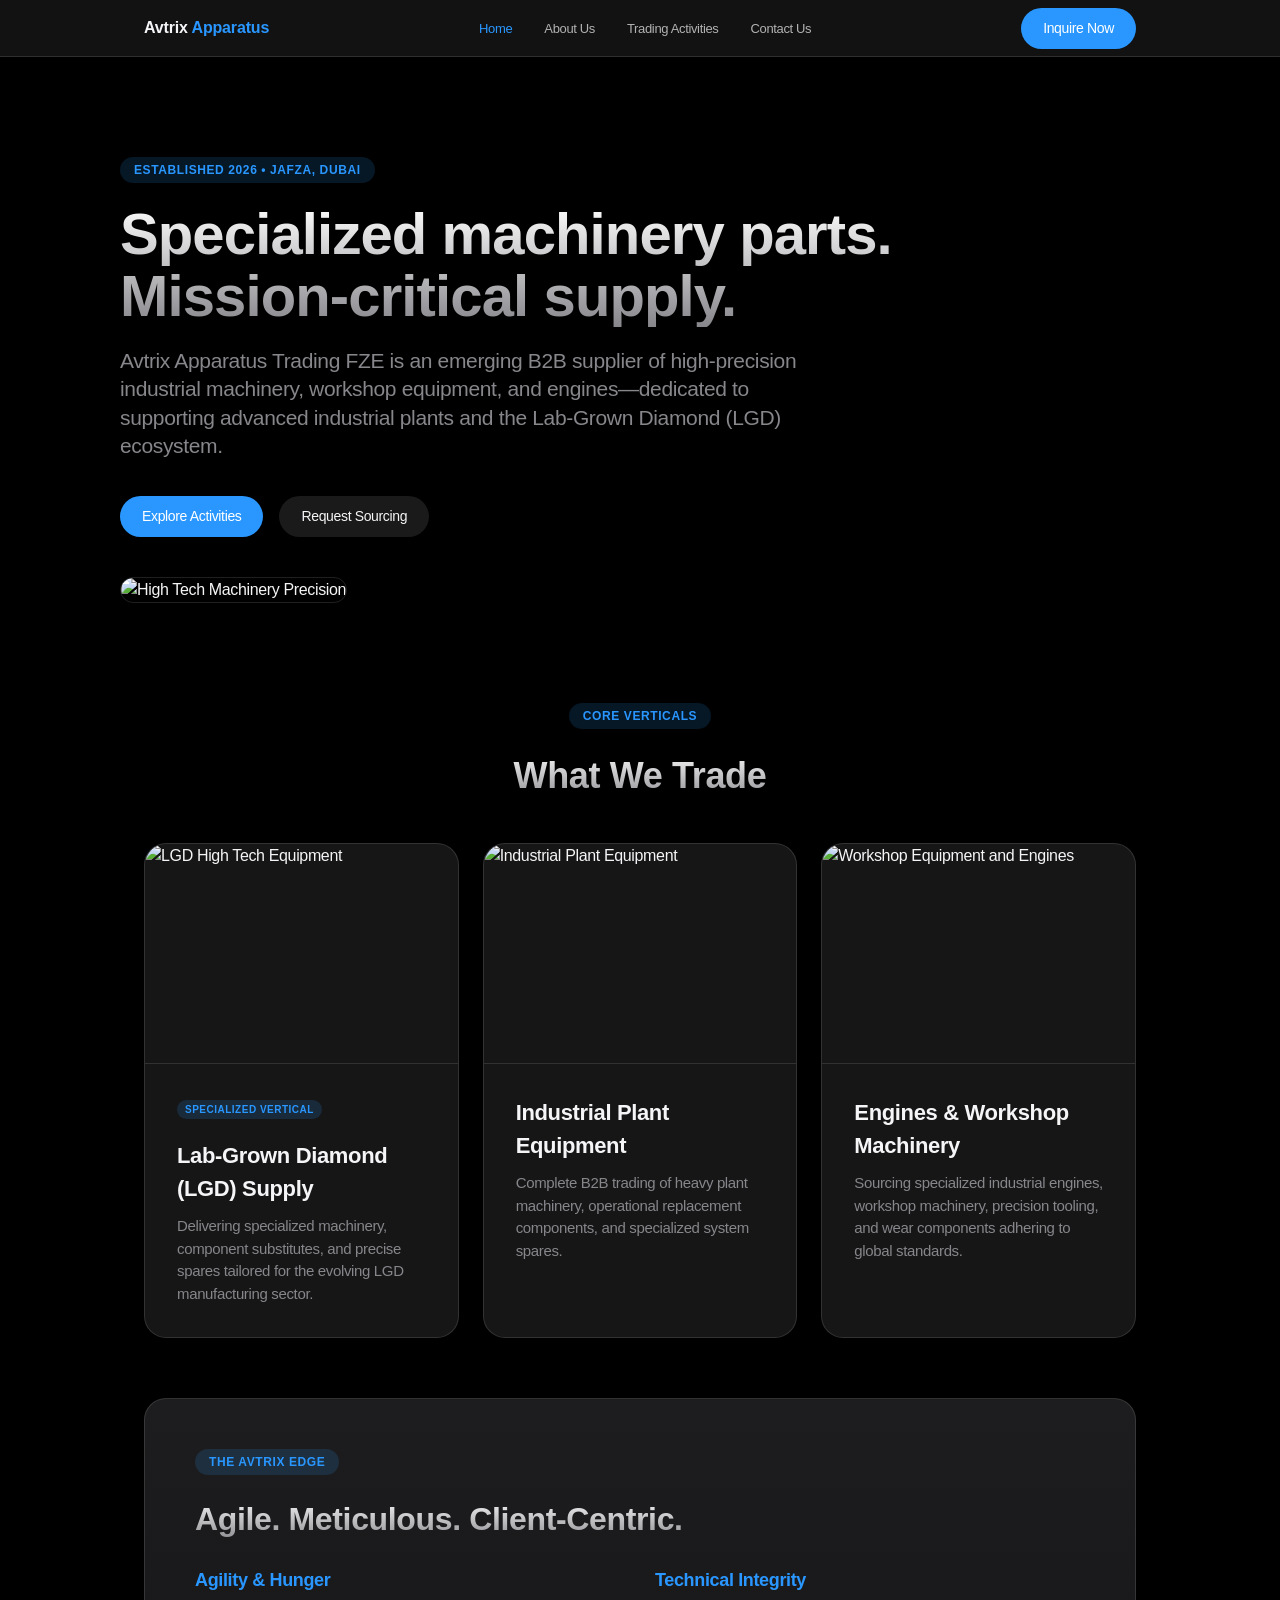
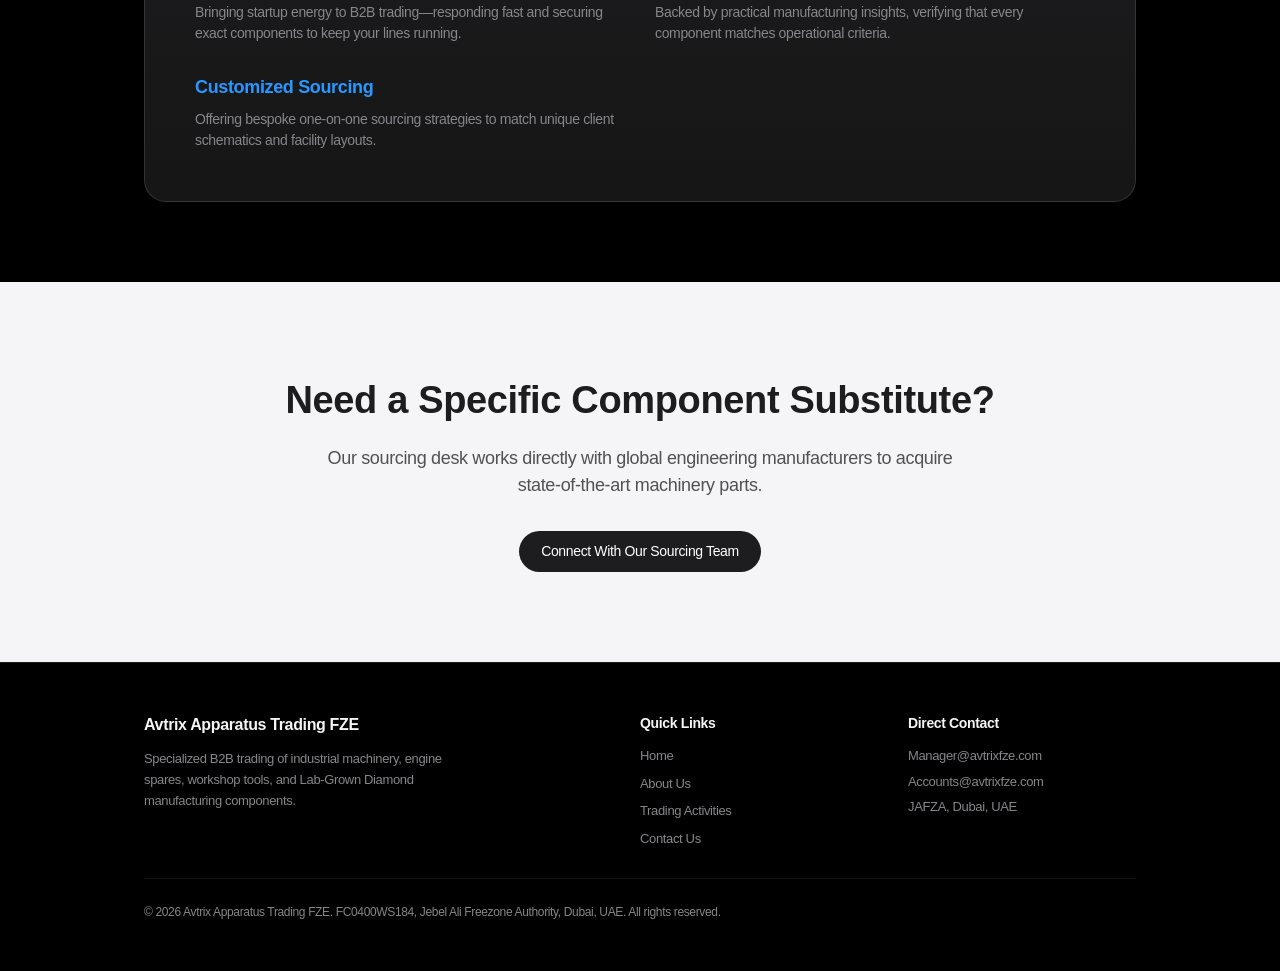
==== commit de1ef9b8: "Update index.html" ====
--- a/index.html
+++ b/index.html
@@ -3,85 +3,138 @@
 <head>
     <meta charset="UTF-8">
     <meta name="viewport" content="width=device-width, initial-scale=1.0">
-    <title>Avtrix Apparatus Trading FZE | Machinery Parts UAE</title>
+    <title>Avtrix Apparatus Trading FZE | B2B Industrial Sourcing</title>
     <link rel="stylesheet" href="styles.css">
 </head>
 <body>
 
     <header>
         <div class="container nav-bar">
-            <a href="index.html" class="logo">Avtrix Apparatus</a>
+            <a href="index.html" class="logo">Avtrix <span>Apparatus</span></a>
             <nav>
                 <ul>
                     <li><a href="index.html" class="active">Home</a></li>
-                    <li><a href="about.html">About</a></li>
-                    <li><a href="products.html">Products</a></li>
-                    <li><a href="contact.html">Contact</a></li>
+                    <li><a href="about.html">About Us</a></li>
+                    <li><a href="activities.html">Trading Activities</a></li>
+                    <li><a href="contact.html">Contact Us</a></li>
                 </ul>
             </nav>
-            <a href="contact.html" class="btn-pill">Get Quote</a>
+            <a href="contact.html" class="btn-pill">Inquire Now</a>
         </div>
     </header>
 
     <main>
         <!-- HERO SECTION -->
         <section class="container" style="padding: 100px 0 40px 0;">
-            <span class="badge">United Arab Emirates</span>
-            <h1 class="hero-title gradient-text">Machinery parts.<br>Engineered for speed.</h1>
-            <p class="hero-subtitle">Avtrix Apparatus Trading FZE delivers original and high-grade replacement parts for heavy equipment and industrial systems across the region.</p>
+            <span class="badge">Established 2026 • JAFZA, Dubai</span>
+            <h1 class="hero-title gradient-text">Specialized machinery parts.<br>Mission-critical supply.</h1>
+            <p class="hero-subtitle">
+                Avtrix Apparatus Trading FZE is an emerging B2B supplier of high-precision industrial machinery, workshop equipment, and engines—dedicated to supporting advanced industrial plants and the Lab-Grown Diamond (LGD) ecosystem.
+            </p>
             <div style="display: flex; gap: 16px;">
-                <a href="products.html" class="btn-pill">Explore Products</a>
-                <a href="contact.html" class="btn-pill btn-secondary">Request Quote</a>
+                <a href="activities.html" class="btn-pill">Explore Activities</a>
+                <a href="contact.html" class="btn-pill btn-secondary">Request Sourcing</a>
             </div>
 
             <!-- STOCK HERO BANNER -->
-            <img src="https://images.unsplash.com/photo-1581092160607-ee22621dd758?auto=format&fit=crop&w=1400&q=80" alt="Industrial Engineering Stock" class="hero-banner-img">
+            <img src="https://images.unsplash.com/photo-1581092160607-ee22621dd758?auto=format&fit=crop&w=1400&q=80" alt="High Tech Machinery Precision" class="hero-banner-img">
         </section>
 
-        <!-- BENEFIT CARDS WITH STOCK IMAGES -->
-        <section class="container">
+        <!-- CORE TRADING DIVISIONS -->
+        <section class="container" style="padding-top: 60px;">
+            <div style="text-align: center; margin-bottom: 20px;">
+                <span class="badge">Core Verticals</span>
+                <h2 style="font-size: 36px; font-weight: 600;" class="gradient-text">What We Trade</h2>
+            </div>
+
             <div class="grid-3">
                 <div class="card-dark">
-                    <img src="https://images.unsplash.com/photo-1486006920555-c77dce18193b?auto=format&fit=crop&w=800&q=80" alt="Engine Precision Stock" class="stock-img">
+                    <img src="https://images.unsplash.com/photo-1518770660439-4636190af475?auto=format&fit=crop&w=800&q=80" alt="LGD High Tech Equipment" class="stock-img">
                     <div class="card-body">
-                        <h3>Proven Quality</h3>
-                        <p>Sourced from top global manufacturers to maintain performance and extend machine operating life.</p>
+                        <span class="badge" style="font-size: 10px; padding: 2px 8px;">Specialized Vertical</span>
+                        <h3>Lab-Grown Diamond (LGD) Supply</h3>
+                        <p>Delivering specialized machinery, component substitutes, and precise spares tailored for the evolving LGD manufacturing sector.</p>
                     </div>
                 </div>
+
                 <div class="card-dark">
-                    <img src="https://images.unsplash.com/photo-1586528116311-ad8dd3c8310d?auto=format&fit=crop&w=800&q=80" alt="Dubai Logistics Hub Stock" class="stock-img">
+                    <img src="https://images.unsplash.com/photo-1504307651254-35680f356dfd?auto=format&fit=crop&w=800&q=80" alt="Industrial Plant Equipment" class="stock-img">
                     <div class="card-body">
-                        <h3>Dubai Logistics Hub</h3>
-                        <p>Strategically inventoried in JAFZA to dispatch orders rapidly and eliminate downtime.</p>
+                        <h3>Industrial Plant Equipment</h3>
+                        <p>Complete B2B trading of heavy plant machinery, operational replacement components, and specialized system spares.</p>
                     </div>
                 </div>
+
                 <div class="card-dark">
-                    <img src="https://images.unsplash.com/photo-1504307651254-35680f356dfd?auto=format&fit=crop&w=800&q=80" alt="Heavy Equipment Stock" class="stock-img">
+                    <img src="https://images.unsplash.com/photo-1486006920555-c77dce18193b?auto=format&fit=crop&w=800&q=80" alt="Workshop Equipment and Engines" class="stock-img">
                     <div class="card-body">
-                        <h3>Direct Quotes</h3>
-                        <p>Straightforward pricing and fast response times with zero complex jargon or hidden delays.</p>
+                        <h3>Engines & Workshop Machinery</h3>
+                        <p>Sourcing specialized industrial engines, workshop machinery, precision tooling, and wear components adhering to global standards.</p>
                     </div>
                 </div>
             </div>
         </section>
 
-        <!-- LIGHT BANNER -->
+        <!-- CORE VALUES OVERVIEW -->
+        <section class="container" style="margin-top: 60px;">
+            <div class="card-dark" style="padding: 50px; background: linear-gradient(180deg, #1d1d1f 0%, #161617 100%);">
+                <span class="badge">The Avtrix Edge</span>
+                <h2 style="font-size: 32px; font-weight: 600; margin-bottom: 24px;" class="gradient-text">Agile. Meticulous. Client-Centric.</h2>
+                <div class="grid-3" style="margin: 0; gap: 30px;">
+                    <div>
+                        <h4 style="font-size: 18px; color: var(--accent-blue); margin-bottom: 8px;">Agility & Hunger</h4>
+                        <p style="font-size: 14px; color: var(--text-secondary);">Bringing startup energy to B2B trading—responding fast and securing exact components to keep your lines running.</p>
+                    </div>
+                    <div>
+                        <h4 style="font-size: 18px; color: var(--accent-blue); margin-bottom: 8px;">Technical Integrity</h4>
+                        <p style="font-size: 14px; color: var(--text-secondary);">Backed by practical manufacturing insights, verifying that every component matches operational criteria.</p>
+                    </div>
+                    <div>
+                        <h4 style="font-size: 18px; color: var(--accent-blue); margin-bottom: 8px;">Customized Sourcing</h4>
+                        <p style="font-size: 14px; color: var(--text-secondary);">Offering bespoke one-on-one sourcing strategies to match unique client schematics and facility layouts.</p>
+                    </div>
+                </div>
+            </div>
+        </section>
+
+        <!-- LIGHT SECTION CTA -->
         <section class="light-section">
             <div class="container" style="text-align: center;">
-                <h2>Keep your operations running.</h2>
-                <p style="max-width: 600px; margin: 0 auto 32px auto; font-size: 18px; color: #515154;">
-                    From hydraulic assemblies to complete engine kits, we supply exact parts with zero hassle.
+                <h2>Need a Specific Component Substitute?</h2>
+                <p style="max-width: 640px; margin: 0 auto 32px auto; font-size: 18px; color: #515154;">
+                    Our sourcing desk works directly with global engineering manufacturers to acquire state-of-the-art machinery parts.
                 </p>
-                <a href="contact.html" class="btn-pill" style="background-color: var(--text-dark);">Contact Our Desk</a>
+                <a href="contact.html" class="btn-pill" style="background-color: var(--text-dark);">Connect With Our Sourcing Team</a>
             </div>
         </section>
     </main>
 
     <footer>
         <div class="container">
-            <p>&copy; 2026 Avtrix Apparatus Trading FZE. All rights reserved. Jebel Ali Freezone (JAFZA), Dubai, UAE.</p>
+            <div class="footer-content">
+                <div>
+                    <h4 style="color: var(--text-primary); font-size: 16px; margin-bottom: 12px;">Avtrix Apparatus Trading FZE</h4>
+                    <p style="max-width: 320px; line-height: 1.6;">Specialized B2B trading of industrial machinery, engine spares, workshop tools, and Lab-Grown Diamond manufacturing components.</p>
+                </div>
+                <div>
+                    <h5 style="color: var(--text-primary); font-size: 14px; margin-bottom: 12px;">Quick Links</h5>
+                    <p style="margin-bottom: 8px;"><a href="index.html" style="color: var(--text-secondary); text-decoration: none;">Home</a></p>
+                    <p style="margin-bottom: 8px;"><a href="about.html" style="color: var(--text-secondary); text-decoration: none;">About Us</a></p>
+                    <p style="margin-bottom: 8px;"><a href="activities.html" style="color: var(--text-secondary); text-decoration: none;">Trading Activities</a></p>
+                    <p><a href="contact.html" style="color: var(--text-secondary); text-decoration: none;">Contact Us</a></p>
+                </div>
+                <div>
+                    <h5 style="color: var(--text-primary); font-size: 14px; margin-bottom: 12px;">Direct Contact</h5>
+                    <p style="margin-bottom: 6px;">Manager@avtrixfze.com</p>
+                    <p style="margin-bottom: 6px;">Accounts@avtrixfze.com</p>
+                    <p>JAFZA, Dubai, UAE</p>
+                </div>
+            </div>
+            <div class="footer-bottom">
+                <p>&copy; 2026 Avtrix Apparatus Trading FZE. FC0400WS184, Jebel Ali Freezone Authority, Dubai, UAE. All rights reserved.</p>
+            </div>
         </div>
     </footer>
 
 </body>
-</html>+</html>
--- a/styles.css
+++ b/styles.css
@@ -1,5 +1,5 @@
 /* --------------------------------------------------------------------------
-   AVTRIX APPARATUS TRADING FZE - APPLE DESIGN SYSTEM WITH STOCK IMAGERY
+   AVTRIX APPARATUS TRADING FZE - DESIGN SYSTEM (APPLE AESTHETIC)
    -------------------------------------------------------------------------- */
 
 :root {
@@ -13,7 +13,7 @@
     --accent-blue: #2997ff;
     --accent-blue-hover: #0077ed;
     --border-subtle: rgba(255, 255, 255, 0.12);
-    --glass-bg: rgba(22, 22, 23, 0.8);
+    --glass-bg: rgba(22, 22, 23, 0.82);
     --font-apple: -apple-system, BlinkMacSystemFont, "SF Pro Display", "SF Pro Text", "Helvetica Neue", Arial, sans-serif;
     --radius-card: 22px;
     --radius-btn: 980px;
@@ -29,7 +29,7 @@
     font-family: var(--font-apple);
     background-color: var(--bg-page);
     color: var(--text-primary);
-    line-height: 1.47059;
+    line-height: 1.5;
     letter-spacing: -0.022em;
     -webkit-font-smoothing: antialiased;
 }
@@ -55,7 +55,7 @@
     display: flex;
     justify-content: space-between;
     align-items: center;
-    height: 52px;
+    height: 56px;
 }
 
 .logo {
@@ -64,12 +64,16 @@
     color: var(--text-primary);
     text-decoration: none;
     letter-spacing: -0.01em;
+}
+
+.logo span {
+    color: var(--accent-blue);
 }
 
 nav ul {
     display: flex;
     list-style: none;
-    gap: 36px;
+    gap: 32px;
 }
 
 nav a {
@@ -82,6 +86,7 @@
 
 nav a:hover, nav a.active {
     opacity: 1.0;
+    color: var(--accent-blue);
 }
 
 /* BUTTONS & BADGES */
@@ -134,19 +139,19 @@
 }
 
 h1.hero-title {
-    font-size: 64px;
-    line-height: 1.0625;
-    font-weight: 600;
-    letter-spacing: -0.009em;
+    font-size: 58px;
+    line-height: 1.07;
+    font-weight: 600;
+    letter-spacing: -0.015em;
     margin-bottom: 20px;
 }
 
 p.hero-subtitle {
-    font-size: 22px;
-    line-height: 1.27273;
+    font-size: 21px;
+    line-height: 1.35;
     font-weight: 400;
     color: var(--text-secondary);
-    max-width: 680px;
+    max-width: 720px;
     margin-bottom: 36px;
 }
 
@@ -156,15 +161,21 @@
 }
 
 .page-intro h1 {
-    font-size: 52px;
-    font-weight: 600;
-    letter-spacing: -0.005em;
-}
-
-/* CARDS, IMAGES & GRIDS */
+    font-size: 48px;
+    font-weight: 600;
+}
+
+/* CARDS & GRIDS */
 .grid-3 {
     display: grid;
     grid-template-columns: repeat(auto-fit, minmax(300px, 1fr));
+    gap: 24px;
+    margin: 40px 0;
+}
+
+.grid-2 {
+    display: grid;
+    grid-template-columns: repeat(auto-fit, minmax(400px, 1fr));
     gap: 24px;
     margin: 40px 0;
 }
@@ -224,7 +235,7 @@
 }
 
 .light-section h2 {
-    font-size: 40px;
+    font-size: 38px;
     font-weight: 600;
     color: var(--text-dark);
     margin-bottom: 16px;
@@ -234,14 +245,29 @@
 footer {
     background-color: var(--bg-page);
     border-top: 1px solid var(--border-subtle);
-    padding: 40px 0;
+    padding: 50px 0;
+    font-size: 13px;
+    color: var(--text-secondary);
+}
+
+.footer-content {
+    display: grid;
+    grid-template-columns: 2fr 1fr 1fr;
+    gap: 40px;
+    margin-bottom: 30px;
+}
+
+.footer-bottom {
+    border-top: 1px solid rgba(255, 255, 255, 0.08);
+    padding-top: 24px;
     font-size: 12px;
-    color: var(--text-secondary);
 }
 
 @media (max-width: 768px) {
-    h1.hero-title { font-size: 40px; }
-    p.hero-subtitle { font-size: 18px; }
-    .page-intro h1 { font-size: 36px; }
+    h1.hero-title { font-size: 38px; }
+    p.hero-subtitle { font-size: 17px; }
+    .page-intro h1 { font-size: 32px; }
     .hero-banner-img { height: 260px; }
-}+    .grid-2 { grid-template-columns: 1fr; }
+    .footer-content { grid-template-columns: 1fr; }
+}
